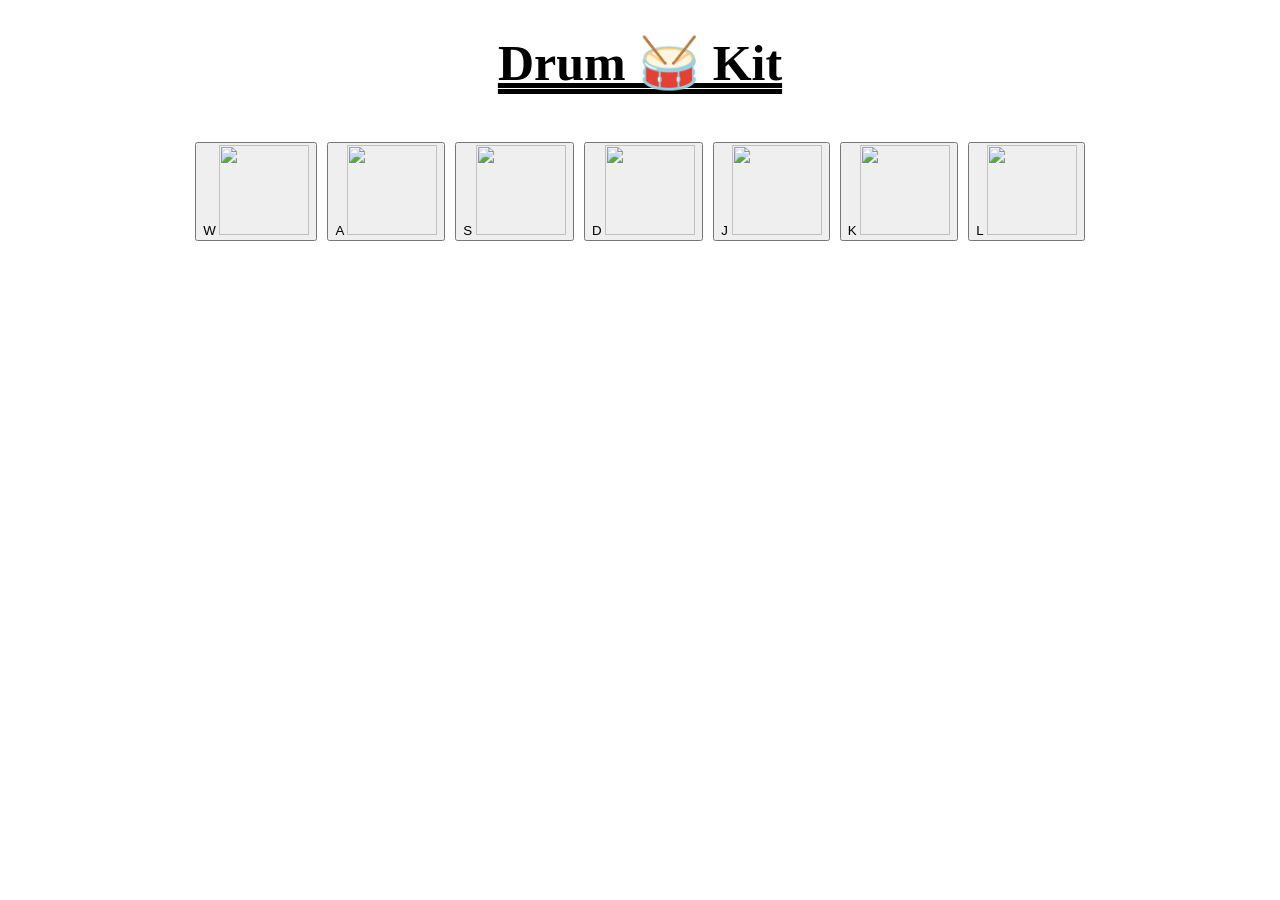
==== drum.html @ aa40313b "Its done" ====
<!DOCTYPE html>
<html lang="en">
<head>
    <meta charset="UTF-8">
    <meta name="viewport" content="width=device-width, initial-scale=1.0">
    <title>Document</title>
    <style>
        .header {
            font-weight: bold;
            text-align: center;
            color: #000;
            font-size: 50px;
            text-decoration: double underline;
        }
        #keypad {
            display: flex;
            justify-content: center;
            gap: 10px;
            margin-top: 50px;
        }
        #keypad div{
            width: 100px;
            height: 100px;
            background-color: lightgray;
            display: flex;
            align-items: center;
            justify-content: center;
            font-size: 50px;
            border-radius: 8px;
            cursor: pointer;
        }
        .drum{
            display: flex;
            flex-direction: column;
            align-items: center;
            justify-content: center;
        }
    </style>
</head>
<body>
    <h1 class="header">Drum 🥁 Kit</h1>
    <div id="keypad">
        <button id="keyW" class="Drum">W <img src="/AUDIO/image/crash.png" height="90px" width="90px"></button>
        <button id="keyA" class="Drum">A <img src="/AUDIO/image/kick.png" height="90px" width="90px"></button>
        <button id="keyS" class="Drum">S <img src="/AUDIO/image/snare.png" height="90px" width="90px"></button>
        <button id="keyD" class="Drum">D <img src="/AUDIO/image/tom1.png" height="90px" width="90px"></button>
        <button id="keyJ" class="Drum">J <img src="/AUDIO/image/tom2.png" height="90px" width="90px"></button>
        <button id="keyK" class="Drum">K <img src="/AUDIO/image/tom3.png" height="90px" width="90px"></button>
        <button id="keyL" class="Drum">L <img src="/AUDIO/image/tom4.png" height="90px" width="90px"></button>
    </div>
    <script src="./index.js"></script>
</body>
</html>
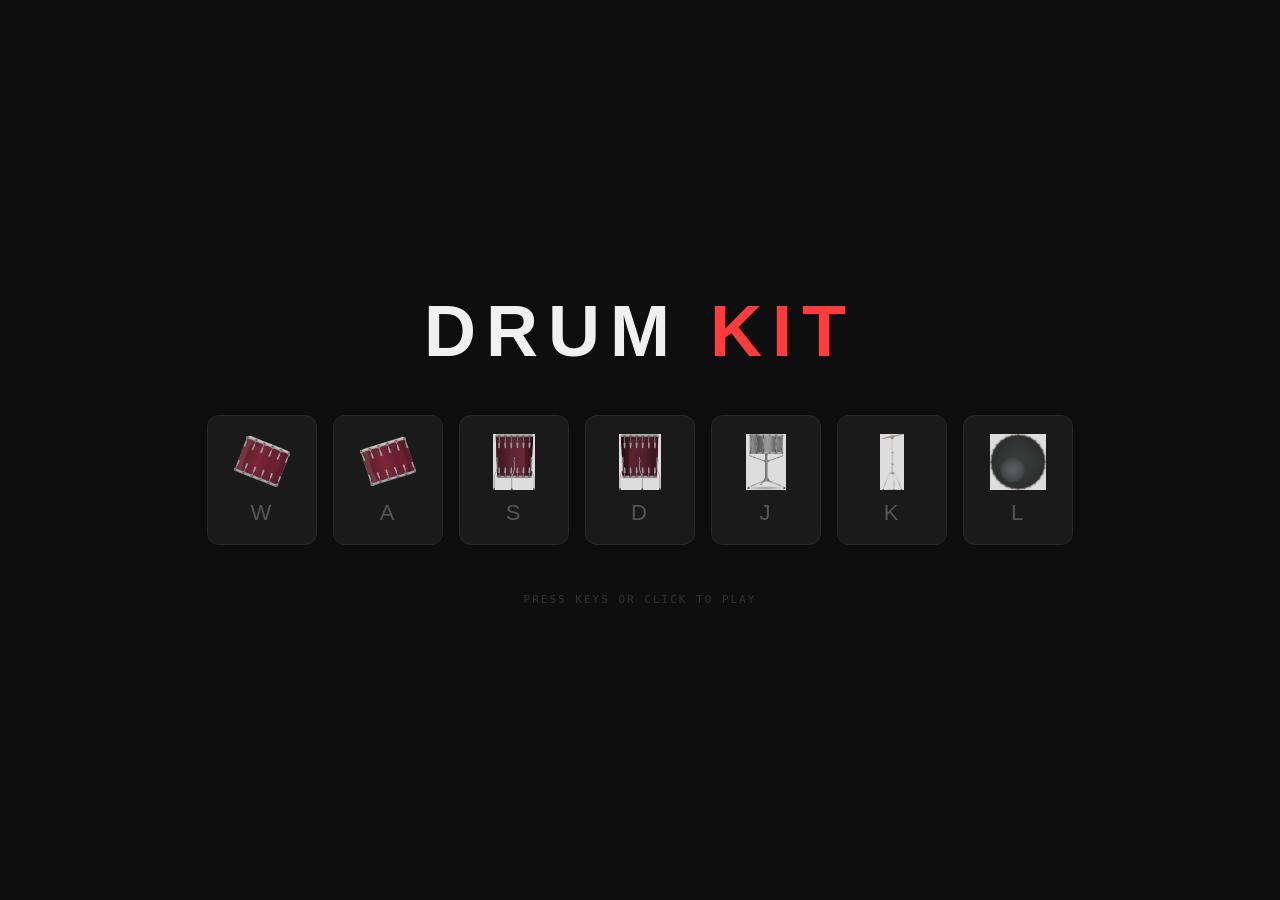
==== commit a33d651f: "Final Drum Kit working with sounds and UI" ====
--- a/drum.html
+++ b/drum.html
@@ -4,50 +4,44 @@
     <meta charset="UTF-8">
     <meta name="viewport" content="width=device-width, initial-scale=1.0">
     <title>Document</title>
-    <style>
-        .header {
-            font-weight: bold;
-            text-align: center;
-            color: #000;
-            font-size: 50px;
-            text-decoration: double underline;
-        }
-        #keypad {
-            display: flex;
-            justify-content: center;
-            gap: 10px;
-            margin-top: 50px;
-        }
-        #keypad div{
-            width: 100px;
-            height: 100px;
-            background-color: lightgray;
-            display: flex;
-            align-items: center;
-            justify-content: center;
-            font-size: 50px;
-            border-radius: 8px;
-            cursor: pointer;
-        }
-        .drum{
-            display: flex;
-            flex-direction: column;
-            align-items: center;
-            justify-content: center;
-        }
-    </style>
+    <link rel="stylesheet" href="style.css">
 </head>
 <body>
-    <h1 class="header">Drum 🥁 Kit</h1>
+ 
+    <h1 class="header">DRUM <span>KIT</span></h1>
+ 
     <div id="keypad">
-        <button id="keyW" class="Drum">W <img src="/AUDIO/image/crash.png" height="90px" width="90px"></button>
-        <button id="keyA" class="Drum">A <img src="/AUDIO/image/kick.png" height="90px" width="90px"></button>
-        <button id="keyS" class="Drum">S <img src="/AUDIO/image/snare.png" height="90px" width="90px"></button>
-        <button id="keyD" class="Drum">D <img src="/AUDIO/image/tom1.png" height="90px" width="90px"></button>
-        <button id="keyJ" class="Drum">J <img src="/AUDIO/image/tom2.png" height="90px" width="90px"></button>
-        <button id="keyK" class="Drum">K <img src="/AUDIO/image/tom3.png" height="90px" width="90px"></button>
-        <button id="keyL" class="Drum">L <img src="/AUDIO/image/tom4.png" height="90px" width="90px"></button>
+        <button id="keyW" class="drum">
+            <img src="image/tom1.png" alt="Tom 1">
+            <span class="key-label">W</span>
+        </button>
+        <button id="keyA" class="drum">
+            <img src="image/tom2.png" alt="Tom 2">
+            <span class="key-label">A</span>
+        </button>
+        <button id="keyS" class="drum">
+            <img src="image/tom3.png" alt="Tom 3">
+            <span class="key-label">S</span>
+        </button>
+        <button id="keyD" class="drum">
+            <img src="image/tom4.png" alt="Tom 4">
+            <span class="key-label">D</span>
+        </button>
+        <button id="keyJ" class="drum">
+            <img src="image/snare.png" alt="Snare">
+            <span class="key-label">J</span>
+        </button>
+        <button id="keyK" class="drum">
+            <img src="image/crash.png" alt="Crash">
+            <span class="key-label">K</span>
+        </button>
+        <button id="keyL" class="drum">
+            <img src="image/kick.png" alt="Kick Bass">
+            <span class="key-label">L</span>
+        </button>
     </div>
+ 
+    <p class="hint">press keys or click to play</p>
     <script src="./index.js"></script>
 </body>
 </html>
--- a/style.css
+++ b/style.css
@@ -0,0 +1,110 @@
+ *, *::before, *::after {
+            margin: 0;
+            padding: 0;
+            box-sizing: border-box;
+        }
+ 
+        body {
+            background-color: #0e0e0e;
+            color: #f0f0f0;
+            font-family: 'DM Mono', monospace;
+            min-height: 100vh;
+            display: flex;
+            flex-direction: column;
+            align-items: center;
+            justify-content: center;
+            gap: 48px;
+            padding: 40px 20px;
+        }
+ 
+        .header {
+            font-family: 'Bebas Neue', sans-serif;
+            font-size: 72px;
+            letter-spacing: 10px;
+            color: #f0f0f0;
+            line-height: 1;
+        }
+ 
+        .header span {
+            color: #ff3c3c;
+        }
+ 
+        #keypad {
+            display: flex;
+            flex-wrap: wrap;
+            justify-content: center;
+            gap: 16px;
+        }
+ 
+        .drum {
+            position: relative;
+            width: 110px;
+            height: 130px;
+            background: #1a1a1a;
+            border: 1px solid #2a2a2a;
+            border-radius: 12px;
+            display: flex;
+            flex-direction: column;
+            align-items: center;
+            justify-content: center;
+            gap: 10px;
+            cursor: pointer;
+            transition: transform 0.1s ease, background 0.15s ease, border-color 0.15s ease;
+            outline: none;
+            overflow: hidden;
+        }
+ 
+        .drum img {
+            width: 56px;
+            height: 56px;
+            object-fit: contain;
+            opacity: 0.85;
+            transition: opacity 0.15s ease;
+            filter: grayscale(30%);
+        }
+ 
+        .key-label {
+            font-family: 'Bebas Neue', sans-serif;
+            font-size: 22px;
+            letter-spacing: 2px;
+            color: #555;
+            transition: color 0.15s ease;
+        }
+ 
+        .drum:hover {
+            background: #222;
+            border-color: #444;
+        }
+ 
+        .drum:hover img {
+            opacity: 1;
+            filter: grayscale(0%);
+        }
+ 
+        .drum:hover .key-label {
+            color: #888;
+        }
+ 
+        /* Active / pressed state */
+        .drum.pressed {
+            transform: scale(0.93);
+            background: #1e1e1e;
+            border-color: #ff3c3c;
+            box-shadow: 0 0 18px rgba(255, 60, 60, 0.25);
+        }
+ 
+        .drum.pressed .key-label {
+            color: #ff3c3c;
+        }
+ 
+        .drum.pressed img {
+            opacity: 1;
+            filter: grayscale(0%);
+        }
+ 
+        .hint {
+            font-size: 11px;
+            color: #333;
+            letter-spacing: 2px;
+            text-transform: uppercase;
+        }
